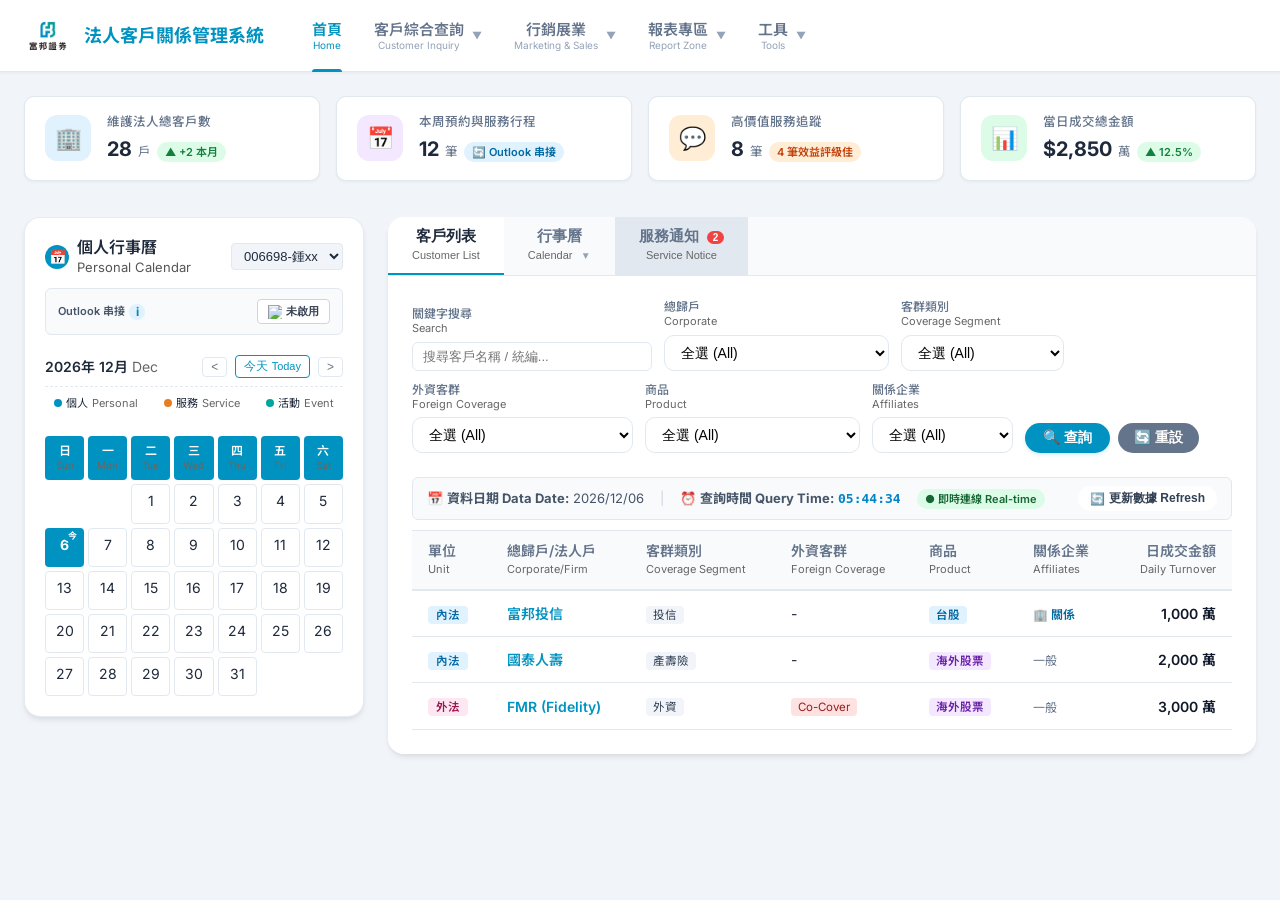
==== index.html @ c62106a4 "Initial commit of CRM UI Co-Authored-By: Claude Sonnet 5 <noreply@anthropic.com>" ====
<!DOCTYPE html>
<html lang="zh-TW">
<head>
    <meta charset="UTF-8">
    <meta name="viewport" content="width=device-width, initial-scale=1.0">
    <title>法人客戶關係管理系統</title>
    <!-- Google Fonts -->
    <link href="https://fonts.googleapis.com/css2?family=Inter:wght@400;500;600;700&family=Noto+Sans+TC:wght@400;500;700&display=swap" rel="stylesheet">
    <link rel="stylesheet" href="styles.css">
    <script src="navbar.js"></script>
</head>
<body>
    <!-- Navbar -->
    <div id="navbar-placeholder"></div>

    <!-- Main Container -->
    <div style="max-width: 1440px; margin: 0 auto; padding: 24px 24px 0 24px;">
        <!-- Top Executive KPI Summary Grid -->
        <div class="home-kpi-grid">
            <div class="kpi-card">
                <div class="kpi-icon icon-blue">🏢</div>
                <div class="kpi-content">
                    <div class="kpi-label">維護法人總客戶數</div>
                    <div class="kpi-val">28 <span class="kpi-unit">戶</span> <span class="kpi-tag green">▲ +2 本月</span></div>
                </div>
            </div>
            <div class="kpi-card">
                <div class="kpi-icon icon-purple">📅</div>
                <div class="kpi-content">
                    <div class="kpi-label">本周預約與服務行程</div>
                    <div class="kpi-val">12 <span class="kpi-unit">筆</span> <span class="kpi-tag blue">🔄 Outlook 串接</span></div>
                </div>
            </div>
            <div class="kpi-card">
                <div class="kpi-icon icon-orange">💬</div>
                <div class="kpi-content">
                    <div class="kpi-label">高價值服務追蹤</div>
                    <div class="kpi-val">8 <span class="kpi-unit">筆</span> <span class="kpi-tag orange">4 筆效益評級佳</span></div>
                </div>
            </div>
            <div class="kpi-card">
                <div class="kpi-icon icon-green">📊</div>
                <div class="kpi-content">
                    <div class="kpi-label">當日成交總金額</div>
                    <div class="kpi-val">$2,850 <span class="kpi-unit">萬</span> <span class="kpi-tag green">▲ 12.5%</span></div>
                </div>
            </div>
        </div>
    </div>

    <main class="main-container" style="padding-top: 16px;">
        
        <!-- Left Panel: Calendar Widget -->
        <aside class="calendar-panel">
            <div class="panel-header">
                <div class="title-with-icon">
                    <span class="calendar-icon">📅</span>
                    <h3 style="line-height: 1.2;">個人行事曆<br><span style="font-size: 13px; font-weight: normal; color: #555;">Personal Calendar</span></h3>
                    <select class="user-select">
                        <option value="006698">006698-鍾xx</option>
                        <option value="008888">008888-王xx</option>
                        <option value="006898">006898-陳xx</option>
                    </select>
                </div>
                <div class="outlook-sync-container" style="margin-top: 12px; display: flex; flex-direction: column; gap: 6px; padding: 10px 12px; background: #F8FAFC; border-radius: 6px; border: 1px solid #E2E8F0; width: 100%; box-sizing: border-box; text-align: left;">
                    <div style="display: flex; align-items: center; justify-content: space-between; width: 100%;">
                        <div style="display: flex; align-items: center; gap: 4px;">
                            <span style="font-size: 11px; font-weight: 600; color: #475569;">Outlook 串接</span>
                            <span id="outlook-info-icon" style="cursor: pointer; color: #0284C7; font-size: 12px; font-weight: bold; background: #E0F2FE; width: 16px; height: 16px; display: inline-flex; align-items: center; justify-content: center; border-radius: 50%;" title="查看同步規則說明">i</span>
                        </div>
                        <button class="btn btn-secondary" id="btn-outlook-sync" style="padding: 4px 10px; font-size: 11px; border-radius: 4px; display: flex; align-items: center; gap: 4px; border: 1px solid #D1D5DB; background: white; cursor: pointer;">
                            <img src="https://img.icons8.com/color/16/000000/microsoft-outlook-2019.png" style="width: 14px; height: 14px;" alt="Outlook">
                            <span id="outlook-sync-status">未啟用</span>
                        </button>
                    </div>
                    <!-- Sync info alert inside the panel, hidden by default, toggled on click -->
                    <div id="outlook-sync-rules-banner" style="display: none; font-size: 10px; color: #475569; background: #F1F5F9; padding: 8px; border-radius: 4px; border-left: 3px solid #0284C7; line-height: 1.4; box-sizing: border-box;">
                        <strong>🔄 同步規則說明：</strong><br>
                        • <strong>CRM ➡️ Outlook：</strong>CRM 新增之行程會<strong>自動同步</strong>至 Outlook。<br>
                        • <strong>Outlook ➡️ CRM：</strong>僅同步「由 CRM 發起」之會議的後續異動。<br>
                        • <strong>重要建議：</strong>新增、修改或刪除行程，請<strong>統一在 CRM 進行</strong>，以維護資料一致。
                    </div>
                </div>
            </div>
            <div class="calendar-controls" style="display: flex; flex-direction: column; width: 100%;">
                <div class="calendar-nav-row" style="display: flex; justify-content: space-between; align-items: center; width: 100%; margin-bottom: 8px;">
                    <div class="month-year" id="calendar-month-year">2026年 3月 <small style="font-weight:normal; color:#666; font-size:14px;">Mar</small></div>
                    <div class="nav-buttons">
                        <button class="nav-btn" id="prev-month-btn">&lt;</button>
                        <button class="today-btn" id="today-btn">今天 <span style="font-size:11px;">Today</span></button>
                        <button class="nav-btn" id="next-month-btn">&gt;</button>
                    </div>
                </div>
                <div class="legend" style="font-size: 11px; display: flex; gap: 8px; justify-content: space-around; width: 100%; border-top: 1px dashed var(--border-color); padding-top: 8px; margin-bottom: 8px;">
                    <span class="legend-item"><span class="dot blue"></span>個人 <span style="color:#666;">Personal</span></span>
                    <span class="legend-item"><span class="dot yellow"></span>服務 <span style="color:#666;">Service</span></span>
                    <span class="legend-item"><span class="dot green"></span>活動 <span style="color:#666;">Event</span></span>
                </div>
            </div>
            <div class="calendar-grid" id="calendar-grid">
                <div class="day-header" style="line-height: 1.2;">日<br><span style="font-size:10px; font-weight:normal; color:#666;">Sun</span></div>
                <div class="day-header" style="line-height: 1.2;">一<br><span style="font-size:10px; font-weight:normal; color:#666;">Mon</span></div>
                <div class="day-header" style="line-height: 1.2;">二<br><span style="font-size:10px; font-weight:normal; color:#666;">Tue</span></div>
                <div class="day-header" style="line-height: 1.2;">三<br><span style="font-size:10px; font-weight:normal; color:#666;">Wed</span></div>
                <div class="day-header" style="line-height: 1.2;">四<br><span style="font-size:10px; font-weight:normal; color:#666;">Thu</span></div>
                <div class="day-header" style="line-height: 1.2;">五<br><span style="font-size:10px; font-weight:normal; color:#666;">Fri</span></div>
                <div class="day-header" style="line-height: 1.2;">六<br><span style="font-size:10px; font-weight:normal; color:#666;">Sat</span></div>
                <!-- Cells will be generated dynamically by JS -->
            </div>
        </aside>

        <!-- Right Panel: Main Content -->
        <section class="content-panel">
            <div class="tabs" style="align-items: flex-end;">
                <button class="tab-btn active" data-target="tab-customer" style="line-height: 1.2; padding: 10px 24px;">客戶列表<br><span style="font-size: 11px; font-weight: normal; color: #666;">Customer List</span></button>
                <div class="tab-with-dropdown">
                    <button class="tab-btn" data-target="tab-calendar" style="line-height: 1.2; padding: 10px 24px;">
                        行事曆<br><span style="font-size: 11px; font-weight: normal; color: #666;">Calendar</span> <span class="dropdown-arrow">▼</span>
                    </button>
                    <ul class="tab-dropdown">
                        <li data-value="personal">個人 <span style="font-size: 11px; color: #888;">Personal</span></li>
                        <li data-value="service">服務 <span style="font-size: 11px; color: #888;">Service</span></li>
                        <li data-value="activity">活動 <span style="font-size: 11px; color: #888;">Event</span></li>
                    </ul>
                </div>
                <button class="tab-btn" data-target="tab-service-notice" style="background-color: #E2E8F0; line-height: 1.2; padding: 10px 24px;">服務通知 <span style="background:#EF4444; color:white; font-size:10px; padding:1px 6px; border-radius:10px; margin-left:4px; font-weight:bold;">2</span><br><span style="font-size: 11px; font-weight: normal; color: #666;">Service Notice</span></button>
            </div>

            <!-- Tab Content: Customer List -->
            <div id="tab-customer" class="tab-content active">
                <div class="filter-section" style="align-items: flex-end; gap: 12px; flex-wrap: wrap;">
                    <div class="filter-group" style="flex-grow: 1; max-width: 240px;">
                        <label style="line-height: 1.2;">關鍵字搜尋<br><span style="font-size:11px; font-weight:normal; color:#666;">Search</span></label>
                        <input type="text" id="customer-search-input" placeholder="搜尋客戶名稱 / 統編..." style="padding: 6px 10px; border: 1px solid var(--border-color); border-radius: 6px; font-size: 13px; outline: none; width: 100%;">
                    </div>
                    <div class="filter-group">
                        <label style="line-height: 1.2;">總歸戶<br><span style="font-size:11px; font-weight:normal; color:#666;">Corporate</span></label>
                        <select id="filter-corporate-select">
                            <option value="ALL">全選 (All)</option>
                            <option value="富邦">富邦 (Fubon)</option>
                            <option value="富邦人壽">富邦人壽 (Fubon Life)</option>
                            <option value="富邦投信">富邦投信 (Fubon Asset Mgt.)</option>
                            <option value="富邦產險">富邦產險 (Fubon Insurance)</option>
                        </select>
                    </div>
                    <div class="filter-group">
                        <label style="line-height: 1.2;">客群類別<br><span style="font-size:11px; font-weight:normal; color:#666;">Coverage Segment</span></label>
                        <select id="filter-group1-select">
                            <option value="ALL">全選 (All)</option>
                            <option value="外資">外資 (Foreign)</option>
                            <option value="投信">投信 (Domestic)</option>
                            <option value="產壽險">產壽險 (Insurance)</option>
                        </select>
                    </div>
                    <div class="filter-group">
                        <label style="line-height: 1.2;">外資客群<br><span style="font-size:11px; font-weight:normal; color:#666;">Foreign Coverage</span></label>
                        <select id="filter-group2-select">
                            <option value="ALL">全選 (All)</option>
                            <option value="Co-Cover">Co-Cover</option>
                            <option value="Fubon一般">Fubon一般 (Fubon General)</option>
                        </select>
                    </div>
                    <div class="filter-group">
                        <label style="line-height: 1.2;">商品<br><span style="font-size:11px; font-weight:normal; color:#666;">Product</span></label>
                        <select id="filter-product-select">
                            <option value="ALL">全選 (All)</option>
                            <option value="台股">台股 (TW Equity)</option>
                            <option value="海外股票">海外股票 (Overseas Stock)</option>
                        </select>
                    </div>
                    <div class="filter-group">
                        <label style="line-height: 1.2;">關係企業<br><span style="font-size:11px; font-weight:normal; color:#666;">Affiliates</span></label>
                        <select id="filter-affiliates-select">
                            <option value="ALL">全選 (All)</option>
                            <option value="關係">關係 (Affiliated)</option>
                            <option value="一般">一般 (General)</option>
                        </select>
                    </div>
                    <div class="filter-actions">
                        <button class="btn btn-primary" id="btn-customer-search" style="padding: 6px 18px;">🔍 查詢</button>
                        <button class="btn btn-secondary" id="btn-customer-reset" style="padding: 6px 16px;">🔄 重設</button>
                    </div>
                </div>

                <div class="table-toolbar" style="display: flex; justify-content: space-between; align-items: center; margin-top: 16px; margin-bottom: 10px; padding: 8px 14px; background: #F8FAFC; border: 1px solid #E2E8F0; border-radius: 6px;">
                    <div style="display: flex; gap: 16px; align-items: center; font-size: 13px; color: #475569;">
                        <span>📅 <strong>資料日期 Data Date:</strong> <span id="data-date-label">2026/08/14</span></span>
                        <span style="color: #CBD5E1;">|</span>
                        <span>⏰ <strong>查詢時間 Query Time:</strong> <span id="query-time-label" style="font-family: monospace; font-weight: 600; color: #0284C7;">14:41:22</span></span>
                        <span class="badge" style="background:#DCFCE7; color:#166534; font-size:11px; padding:2px 8px; border-radius:12px; font-weight:600;">● 即時連線 Real-time</span>
                    </div>
                    <button class="btn btn-secondary" id="btn-refresh-customer-data" style="padding: 4px 12px; font-size: 12px; display: inline-flex; align-items: center; gap: 4px; border-color: #CBD5E1; color: #334155; background: white; cursor: pointer;" title="重新整理與串接最新日成交金額">
                        <span class="refresh-icon" style="transition: transform 0.4s;">🔄</span> 更新數據 Refresh
                    </button>
                </div>
                
                <table class="data-table" id="customer-main-table">
                    <thead>
                        <tr>
                            <th style="line-height: 1.2;">單位<br><span style="font-size:11px; font-weight:normal; color:#666;">Unit</span></th>
                            <th style="line-height: 1.2;">總歸戶/法人戶<br><span style="font-size:11px; font-weight:normal; color:#666;">Corporate/Firm</span></th>
                            <th style="line-height: 1.2;">客群類別<br><span style="font-size:11px; font-weight:normal; color:#666;">Coverage Segment</span></th>
                            <th style="line-height: 1.2;">外資客群<br><span style="font-size:11px; font-weight:normal; color:#666;">Foreign Coverage</span></th>
                            <th style="line-height: 1.2;">商品<br><span style="font-size:11px; font-weight:normal; color:#666;">Product</span></th>
                            <th style="line-height: 1.2;">關係企業<br><span style="font-size:11px; font-weight:normal; color:#666;">Affiliates</span></th>
                            <th style="line-height: 1.2; text-align: right;">日成交金額<br><span style="font-size:11px; font-weight:normal; color:#666;">Daily Turnover</span></th>
                        </tr>
                    </thead>
                    <tbody>
                        <tr>
                            <td><span class="org-badge domestic">內法</span></td>
                            <td><a href="customer.html#firm" class="link" style="font-weight:600;">富邦投信</a></td>
                            <td><span class="group-badge">投信</span></td>
                            <td>-</td>
                            <td><span class="group-badge" style="background:#E0F2FE; color:#0369A1; font-weight:600;">台股</span></td>
                            <td><span style="color:#0369A1; font-weight:600; font-size:12px;">🏢 關係</span></td>
                            <td style="text-align: right; font-weight:600; color:#0F172A;">1,000 萬</td>
                        </tr>
                        <tr>
                            <td><span class="org-badge domestic">內法</span></td>
                            <td><a href="customer.html#firm" class="link" style="font-weight:600;">國泰人壽</a></td>
                            <td><span class="group-badge">產壽險</span></td>
                            <td>-</td>
                            <td><span class="group-badge" style="background:#F3E8FF; color:#6B21A8; font-weight:600;">海外股票</span></td>
                            <td><span style="color:#64748B; font-size:12px;">一般</span></td>
                            <td style="text-align: right; font-weight:600; color:#0F172A;">2,000 萬</td>
                        </tr>
                        <tr>
                            <td><span class="org-badge foreign">外法</span></td>
                            <td><a href="customer.html#firm" class="link" style="font-weight:600;">FMR (Fidelity)</a></td>
                            <td><span class="group-badge">外資</span></td>
                            <td><span class="group-badge" style="background:#FEE2E2; color:#991B1B;">Co-Cover</span></td>
                            <td><span class="group-badge" style="background:#F3E8FF; color:#6B21A8; font-weight:600;">海外股票</span></td>
                            <td><span style="color:#64748B; font-size:12px;">一般</span></td>
                            <td style="text-align: right; font-weight:600; color:#0F172A;">3,000 萬</td>
                        </tr>
                    </tbody>
                </table>
            </div>

            <!-- Tab Content: Calendar List -->
            <div id="tab-calendar" class="tab-content">
                 <div class="calendar-list-header">
                     <h4 id="calendar-list-title">行事曆 <span style="font-size:12px; font-weight:normal; color:#666;">Calendar</span> - 個人 <span style="font-size:12px; font-weight:normal; color:#666;">Personal</span> / 日期 <span style="font-size:12px; font-weight:normal; color:#666;">Date</span> : 2026/6/30</h4>
                     <div style="display: flex; gap: 8px;">
                         <button class="btn btn-text blue-text" id="add-schedule-btn" style="display: none;">+ 新增行程 <span style="font-size:12px; font-weight:normal;">New</span></button>
                         <button class="btn btn-text yellow-text" id="add-service-shortcut-btn" style="display: none; border-color: #E67E22; color: #E67E22;" onclick="window.location.href='marketing.html#service?action=new-service'">+ 新增服務紀錄 <span style="font-size:12px; font-weight:normal;">New Service</span></button>
                     </div>
                 </div>
                <table class="data-table" id="calendar-table">
                    <!-- Table content generated dynamically via JS based on type -->
                    <thead>
                        <tr>
                            <th style="line-height: 1.2;">標題<br><span style="font-size:11px; font-weight:normal; color:#666;">Title</span></th>
                            <th style="line-height: 1.2;">時間<br><span style="font-size:11px; font-weight:normal; color:#666;">Time</span></th>
                            <th style="line-height: 1.2;">備註<br><span style="font-size:11px; font-weight:normal; color:#666;">Notes</span></th>
                        </tr>
                    </thead>
                    <tbody>
                        <tr>
                            <td colspan="3" class="empty-state">請選擇左側行事曆日期</td>
                        </tr>
                    </tbody>
                </table>
            </div>

            <!-- Tab Content: Service Notice -->
            <div id="tab-service-notice" class="tab-content" style="background-color: #F2F8FC; border-radius: 8px; border: 1px solid #D1E4F3; padding: 16px;">
                <div class="calendar-list-header" style="margin-bottom: 12px; display: flex; justify-content: space-between; align-items: center;">
                    <h4 id="service-notice-title" style="color: #0078D4; font-size: 16px; margin: 0; font-weight: 600;">行事曆 <span style="font-size:12px; font-weight:normal;">Calendar</span> - 服務通知 <span style="font-size:12px; font-weight:normal;">Service Notice</span> / 異動紀錄 <span style="font-size:12px; font-weight:normal;">Updated Schedules (2)</span></h4>
                    <span class="badge" style="background: #FEF3C7; color: #92400E; font-size: 12px; padding: 4px 10px; border-radius: 6px; font-weight: 600;">🔔 共有 2 筆服務行程時間/內容異動</span>
                </div>
                <!-- 加上 wrapper 實現垂直捲動 -->
                <div class="table-scroll-wrapper" style="max-height: 360px; overflow-y: auto; border: 1px solid #E1E9EF; border-radius: 6px; background: white;">
                    <table class="data-table" style="background: white; border: none; margin: 0; width: 100%;">
                        <thead style="position: sticky; top: 0; z-index: 10; background: #F8FAFC;">
                            <tr>
                                <th style="line-height: 1.2;">名稱 (主題)<br><span style="font-size:11px; font-weight:normal; color:#666;">Topic</span></th>
                                <th style="line-height: 1.2;">時間<br><span style="font-size:11px; font-weight:normal; color:#666;">Time</span></th>
                                <th style="line-height: 1.2;">類型<br><span style="font-size:11px; font-weight:normal; color:#666;">Type</span></th>
                                <th style="line-height: 1.2;">講師/研究員<br><span style="font-size:11px; font-weight:normal; color:#666;">Speaker/Analyst</span></th>
                                <th style="line-height: 1.2;">人數<br><span style="font-size:11px; font-weight:normal; color:#666;">Attendees</span></th>
                                <th style="line-height: 1.2;">連結說明 / 操作<br><span style="font-size:11px; font-weight:normal; color:#666;">Action</span></th>
                            </tr>
                        </thead>
                        <tbody>
                            <tr style="background: #F0FDF4;">
                                <td>
                                    <a href="marketing.html#service" class="link" style="font-weight:600; color:#0369A1;" title="已在服務管理 (點擊名稱直接開啟服務管理畫面)">【研究員會議】台積電法說會前個股聚焦與產業評估</a>
                                </td>
                                <td>
                                    2026/08/17 10:00~11:30
                                    <br><span class="badge" style="background:#FEE2E2; color:#991B1B; padding:2px 6px; font-size:11px; border-radius:4px; font-weight:bold; display:inline-block; margin-top:2px;">⚠️ 時間異動</span>
                                    <span class="badge" style="background:#DCFCE7; color:#166534; padding:2px 6px; font-size:11px; border-radius:4px; font-weight:bold; display:inline-block; margin-top:2px; margin-left:4px;">✓ 已在服務管理</span>
                                </td>
                                <td><span class="group-badge" style="background:#FEF3C7; color:#B45309; font-weight:600;">研究員會議</span></td>
                                <td><strong>Sherman Shang</strong></td>
                                <td>15 人</td>
                                <td>
                                    <span style="font-size:13px; color:#475569;">研討 AI 晶片需求與 3nm 產能利用率</span>
                                    <span style="font-size:12px; color:#166534; font-weight:600; margin-left:6px;">(點選名稱可連結至服務管理)</span>
                                </td>
                            </tr>
                            <tr style="background: #FFFBEB;">
                                <td>
                                    <a href="marketing.html?action=new-service&topic=%E5%8F%B0%E8%82%A1%E4%B8%8B%E5%8D%8A%E5%B9%B4%20AI%20%E4%BE%9B%E6%87%89%E9%8F%85%E8%B6%A4%E5%8B%A2%E8%AB%96%E5%A3%87%20(%E6%B3%95%E8%AA%AA%E6%9C%83)&date=2026-08-28&time=14:00&analyst=%E5%BC%B5%E7%A0%94%E7%A9%B6%E5%93%A1&notes=%E5%AF%A6%E9%AB%94%E8%AB%96%E5%A3%87%E8%88%87%E7%B7%9A%E4%B8%8A%E7%9B%B4%E6%92%AD#service" data-import="%7B%22topic%22%3A%22%E5%8F%B0%E8%82%A1%E4%B8%8B%E5%8D%8A%E5%B9%B4%20AI%20%E4%BE%9B%E6%87%89%E9%8F%85%E8%B6%A4%E5%8B%A2%E8%AB%96%E5%A3%87%20(%E6%B3%95%E8%AA%AA%E6%9C%83)%22%2C%22date%22%3A%222026-08-28%22%2C%22time%22%3A%2214%3A00%22%2C%22analyst%22%3A%22%E5%BC%B5%E7%A0%94%E7%A9%B6%E5%93%A1%22%2C%22notes%22%3A%22%E5%AF%A6%E9%AB%94%E8%AB%96%E5%A3%87%E8%88%87%E7%B7%9A%E4%B8%8A%E7%9B%B4%E6%92%AD%22%7D" class="link trigger-home-import" style="font-weight:600;" title="帶入此場次資料並新增服務紀錄">台股下半年 AI 供應鏈趨勢論壇 (法說會)</a>
                                </td>
                                <td>
                                    2026/08/28 14:00~16:00
                                    <br><span class="badge" style="background:#FFEDD5; color:#C2410C; padding:2px 6px; font-size:11px; border-radius:4px; font-weight:bold; display:inline-block; margin-top:2px;">📢 講師異動</span>
                                </td>
                                <td><span class="group-badge" style="background:#FEF3C7; color:#B45309; font-weight:600;">法說會</span></td>
                                <td><strong>張研究員</strong></td>
                                <td>45 人</td>
                                <td>
                                    <span style="font-size:13px; color:#475569;">實體論壇與線上直播</span>
                                    <a href="marketing.html?action=new-service&topic=%E5%8F%B0%E8%82%A1%E4%B8%8B%E5%8D%8A%E5%B9%B4%20AI%20%E4%BE%9B%E6%87%89%E9%8F%85%E8%B6%A4%E5%8B%A2%E8%AB%96%E5%A3%87%20(%E6%B3%95%E8%AA%AA%E6%9C%83)&date=2026-08-28&time=14:00&analyst=%E5%BC%B5%E7%A0%94%E7%A9%B6%E5%93%A1&notes=%E5%AF%A6%E9%AB%94%E8%AB%96%E5%A3%87%E8%88%87%E7%B7%9A%E4%B8%8A%E7%9B%B4%E6%92%AD#service" data-import="%7B%22topic%22%3A%22%E5%8F%B0%E8%82%A1%E4%B8%8B%E5%8D%8A%E5%B9%B4%20AI%20%E4%BE%9B%E6%87%89%E9%8F%85%E8%B6%A4%E5%8B%A2%E8%AB%96%E5%A3%87%20(%E6%B3%95%E8%AA%AA%E6%9C%83)%22%2C%22date%22%3A%222026-08-28%22%2C%22time%22%3A%2214%3A00%22%2C%22analyst%22%3A%22%E5%BC%B5%E7%A0%94%E7%A9%B6%E5%93%A1%22%2C%22notes%22%3A%22%E5%AF%A6%E9%AB%94%E8%AB%96%E5%A3%87%E8%88%87%E7%B7%9A%E4%B8%8A%E7%9B%B4%E6%92%AD%22%7D" class="btn btn-secondary trigger-home-import" style="font-size:11px; padding:3px 10px; margin-left:6px; background:#0093C1; color:#FFFFFF; border:none; border-radius:4px; text-decoration:none; display:inline-block; font-weight:600;" title="點擊新增至服務紀錄表單">➕ 新增至服務紀錄</a>
                                </td>
                            </tr>
                        </tbody>
                    </table>
                </div>
            </div>
        </section>
    </main>

    <!-- Add/Edit Schedule Modal -->
    <div class="modal-overlay" id="schedule-modal">
        <div class="modal-content">
            <h3 class="modal-title">行程新增/編輯 <span style="font-size: 14px; font-weight: normal; color: #666;">Add/Edit Schedule</span></h3>
            <form id="schedule-form">
                <div class="form-group" style="align-items: flex-start;">
                    <label style="line-height: 1.2; padding-top: 8px;">標題：<br><span style="font-size:11px; font-weight:normal; color:#666;">Title</span></label>
                    <input type="text" id="modal-title" placeholder="請輸入標題" style="margin-top: 4px;">
                </div>
                <div class="form-group" style="align-items: flex-start;">
                    <label style="line-height: 1.2; padding-top: 8px;">日期：<br><span style="font-size:11px; font-weight:normal; color:#666;">Date</span></label>
                    <input type="text" id="modal-date" value="2026/6/30" readonly style="margin-top: 4px;">
                </div>
                <div class="form-group" style="align-items: flex-start;">
                    <label style="line-height: 1.2; padding-top: 8px;">開始時間：<br><span style="font-size:11px; font-weight:normal; color:#666;">Start Time</span></label>
                    <input type="time" id="modal-start" style="margin-top: 4px;">
                </div>
                <div class="form-group" style="align-items: flex-start;">
                    <label style="line-height: 1.2; padding-top: 8px;">結束時間：<br><span style="font-size:11px; font-weight:normal; color:#666;">End Time</span></label>
                    <input type="time" id="modal-end" style="margin-top: 4px;">
                </div>
                <div class="form-group" style="align-items: flex-start;">
                    <label style="line-height: 1.2; padding-top: 8px;">備註：<br><span style="font-size:11px; font-weight:normal; color:#666;">Notes</span></label>
                    <textarea id="modal-notes" rows="3" style="margin-top: 4px;"></textarea>
                </div>
                <div class="form-group" style="align-items: center; margin-top: 12px; padding: 8px; background: #F8FAFC; border-radius: 6px; border: 1px solid #E2E8F0; display: flex; flex-direction: column; width: 100%; box-sizing: border-box; text-align: left;">
                    <label style="display: flex; align-items: center; gap: 8px; font-size: 12px; font-weight: 600; color: #334155; cursor: pointer; width: 100%;">
                        <input type="checkbox" id="modal-outlook-sync-checkbox" checked style="width: 16px; height: 16px; cursor: pointer;">
                        <span>🔄 同步發送至 Outlook 行事曆</span>
                    </label>
                    <div id="modal-outlook-sync-hint" style="font-size: 10.5px; color: #64748B; margin-left: 24px; margin-top: 4px; line-height: 1.4;">
                        * 提示：行程將自動推送至 Outlook。後續修改或刪除<strong>請統一在 CRM 內操作</strong>，以維持兩端資料一致。
                    </div>
                </div>
                <div class="modal-actions" style="margin-top: 24px;">
                    <button type="button" class="btn btn-primary" id="save-btn">儲存 <span style="font-size:11px;">Save</span></button>
                    <button type="button" class="btn btn-secondary" id="cancel-btn">取消 <span style="font-size:11px;">Cancel</span></button>
                </div>
            </form>
        </div>
    </div>

    <!-- Microsoft Outlook OAuth 2.0 Consent Modal -->
    <div class="modal-overlay" id="outlook-oauth-modal" style="z-index: 1100;">
        <div class="modal-content" style="max-width: 480px; padding: 0; overflow: hidden; border-radius: 8px; box-shadow: 0 20px 25px -5px rgba(0, 0, 0, 0.1), 0 10px 10px -5px rgba(0, 0, 0, 0.04); border: 1px solid #D1D5DB; background: white;">
            <!-- Microsoft Header -->
            <div style="background: #2F2F2F; padding: 16px 24px; color: white; display: flex; align-items: center; justify-content: space-between;">
                <div style="display: flex; align-items: center; gap: 8px;">
                    <img src="https://img.icons8.com/color/24/000000/microsoft.png" alt="Microsoft" style="width: 20px; height: 20px;">
                    <span style="font-size: 15px; font-weight: 600; font-family: 'Segoe UI', Tahoma, Geneva, Verdana, sans-serif;">Microsoft Azure Active Directory</span>
                </div>
                <span style="color: #A0A0A0; font-size: 13px;">fubon.com.tw</span>
            </div>
            <!-- Body -->
            <div style="padding: 24px; text-align: left;">
                <div style="display: flex; gap: 16px; margin-bottom: 20px;">
                    <img src="fubon-logo.png" style="width: 48px; height: 48px; object-fit: contain;" alt="Fubon Logo">
                    <div>
                        <h4 style="margin: 0; font-size: 15px; font-weight: 600; color: #111827;">富邦金控 法人客戶關係管理系統</h4>
                        <span style="font-size: 11px; color: #6B7280;">已驗證的授權單位: Fubon IT Service</span>
                    </div>
                </div>
                
                <h5 style="font-size: 13px; font-weight: 600; margin-bottom: 12px; color: #374151;">此應用程式要求存取權限以：</h5>
                <ul style="list-style: none; padding: 0; margin: 0 0 24px 0; font-size: 12px; color: #4B5563; display: flex; flex-direction: column; gap: 12px;">
                    <li style="display: flex; gap: 8px; align-items: flex-start;">
                        <span style="color: #2563EB; font-weight: bold; font-size: 14px;">✔</span>
                        <div><strong>讀取與寫入您的行事曆 (Calendars.ReadWrite)</strong><br><span style="font-size:11px; color:#6B7280;">同步您的 Outlook 會議與工作行程，方便您直接在 CRM 檢視與調整。</span></div>
                    </li>
                    <li style="display: flex; gap: 8px; align-items: flex-start;">
                        <span style="color: #2563EB; font-weight: bold; font-size: 14px;">✔</span>
                        <div><strong>維持背景存取您的資料 (offline_access)</strong><br><span style="font-size:11px; color:#6B7280;">保持與 Outlook 連線以在背景自動更新，免除重複登入的繁瑣步驟。</span></div>
                    </li>
                    <li style="display: flex; gap: 8px; align-items: flex-start;">
                        <span style="color: #2563EB; font-weight: bold; font-size: 14px;">✔</span>
                        <div><strong>讀取基本個人檔案 (User.Read)</strong><br><span style="font-size:11px; color:#6B7280;">確認您的登入姓名與電子郵件，以綁定正確的行事曆帳戶。</span></div>
                    </li>
                </ul>
                
                <div style="background: #EFF6FF; border: 1px solid #BFDBFE; border-radius: 6px; padding: 12px; margin-bottom: 24px; font-size: 12px; color: #1E40AF; line-height: 1.5;">
                    🛡️ <strong>隱私與安全說明：</strong><br>
                    依據富邦資安規範，本系統絕不會取得您的 Outlook 密碼。在您同意後，系統僅會安全連動行程，您可以隨時在個人設定中取消綁定。
                </div>
                
                <div style="display: flex; justify-content: flex-end; gap: 12px;">
                    <button type="button" class="btn" id="btn-oauth-accept" style="background: #0078D4; border-color: #0078D4; color: white; padding: 8px 24px; border-radius: 4px; font-size: 13px; font-weight: 500; cursor: pointer;">接受 (Accept)</button>
                    <button type="button" class="btn btn-secondary" id="btn-oauth-cancel" style="padding: 8px 20px; border-radius: 4px; font-size: 13px; cursor: pointer;">取消</button>
                </div>
            </div>
        </div>
    </div>

    <script src="script.js"></script>
</body>
</html>
---- styles.css ----
/* Base Variables & Reset (Fubon UI 2.0 Fusion) */
:root {
    /* 核心品牌色彩 */
    --fubon-blue: #0093C1;         /* 富邦主藍色 */
    --fubon-blue-hover: #007BB0;
    --fubon-green: #00A59B;        /* 富邦主綠色 */
    --fubon-dark: #014865;         /* 富邦深色背景 */
    --fubon-gradient: linear-gradient(105deg, var(--fubon-blue) 5%, var(--fubon-green) 83%);

    --primary-color: var(--fubon-blue);
    --primary-hover: var(--fubon-blue-hover);
    --text-main: #1E293B;          /* 深灰字，提升閱讀對比度 */
    --text-muted: #64748B;
    --bg-main: #F1F5F9;            /* 富邦質感灰底 */
    --bg-panel: #FFFFFF;
    --border-color: #E2E8F0;

    /* 行程/狀態標記色彩 */
    --color-personal: var(--fubon-blue);
    --color-service: #E67E22;      /* 暖橘色，用於重要服務提示 */
    --color-activity: var(--fubon-green); /* 富邦綠，用於一般活動 */

    /* 質感微陰影 */
    --shadow-sm: 0 1px 3px 0 rgba(0, 0, 0, 0.05);
    --shadow-md: 0 4px 6px -1px rgba(0, 0, 0, 0.08), 0 2px 4px -1px rgba(0, 0, 0, 0.04);
    --shadow-lg: 0 10px 20px -3px rgba(0, 0, 0, 0.1);

    /* 圓角規範 */
    --radius-sm: 6px;
    --radius-md: 10px;             /* 圓角略微放大 */
    --radius-lg: 16px;             /* 大卡片/面板 */
    --radius-pill: 9999px;         /* 藥丸型按鈕與狀態標記 */
}

* {
    box-sizing: border-box;
    margin: 0;
    padding: 0;
}

body {
    font-family: 'Inter', 'Noto Sans TC', sans-serif;
    color: var(--text-main);
    background-color: var(--bg-main);
    line-height: 1.5;
    -webkit-font-smoothing: antialiased;
}

/* Navbar */
.navbar {
    display: flex;
    align-items: center;
    background-color: var(--bg-panel);
    padding: 0 24px;
    height: 72px;
    box-shadow: var(--shadow-sm);
    border-bottom: 1px solid var(--border-color);
}

.logo-section {
    display: flex;
    align-items: center;
    margin-right: 48px;
}

.fubon-logo {
    height: 48px;
    object-fit: contain;
    margin-right: 12px;
}

.logo-section h2 {
    font-size: 18px;
    color: var(--color-personal);
    font-weight: 700;
}

.nav-links {
    display: flex;
    list-style: none;
    gap: 32px;
}

.nav-links > li {
    position: relative;
    display: flex;
    align-items: center;
    height: 72px;
}

.nav-links li > a {
    text-decoration: none;
    color: var(--text-muted);
    display: flex;
    align-items: center;
    gap: 4px;
    transition: color 0.2s;
    height: 100%;
}

.nav-text {
    display: flex;
    flex-direction: column;
    align-items: center;
    line-height: 1.2;
}

.nav-tw {
    font-size: 15px;
    font-weight: 600;
    transition: color 0.2s;
}

.nav-en {
    font-size: 10px;
    color: #94A3B8;
    transition: color 0.2s;
}

.nav-links li:hover > a .nav-tw,
.nav-links li:hover > a .nav-en {
    color: var(--primary-color);
}

.nav-links li > a.active .nav-tw,
.nav-links li > a.active .nav-en {
    color: var(--primary-color);
}

.nav-links > li > a.active::after {
    content: '';
    position: absolute;
    bottom: 0;
    left: 0;
    width: 100%;
    height: 3px;
    background-color: var(--primary-color);
    border-radius: 3px 3px 0 0;
}

/* Dropdown Menu Styles */
.nav-dropdown {
    position: absolute;
    top: 72px;
    left: 50%;
    transform: translateX(-50%);
    background: white;
    border: 1px solid var(--border-color);
    border-radius: 0 0 var(--radius-md) var(--radius-md);
    box-shadow: var(--shadow-md);
    list-style: none;
    min-width: 180px;
    opacity: 0;
    visibility: hidden;
    transition: all 0.2s ease;
    z-index: 100;
    padding: 8px 0;
}

.nav-links > li:hover .nav-dropdown {
    opacity: 1;
    visibility: visible;
}

.nav-dropdown li {
    padding: 0;
    height: auto;
}

.nav-dropdown li a {
    padding: 10px 16px;
    font-size: 14px;
    color: var(--text-main);
    display: flex;
    flex-direction: column;
    align-items: flex-start;
    height: auto;
}

.nav-dropdown li a small {
    font-size: 11px;
    color: var(--text-muted);
    margin-top: 2px;
}

.nav-dropdown li a:hover {
    background-color: #F1F5F9;
    color: var(--primary-color);
}

.nav-dropdown li a:hover small {
    color: var(--primary-hover);
}

/* Third-level sub-dropdown (fly-out to the right) */
.nav-dropdown li.has-sub {
    position: relative;
}

.nav-dropdown li.has-sub > a::after {
    content: '›';
    float: right;
    margin-left: 8px;
    color: #94A3B8;
    font-size: 14px;
    line-height: 1;
}

.nav-sub-dropdown {
    position: absolute;
    top: 0;
    left: 100%;
    background: white;
    border: 1px solid var(--border-color);
    border-radius: var(--radius-md);
    box-shadow: var(--shadow-md);
    list-style: none;
    min-width: 170px;
    opacity: 0;
    visibility: hidden;
    transition: all 0.18s ease;
    z-index: 110;
    padding: 8px 0;
}

.nav-dropdown li.has-sub:hover .nav-sub-dropdown {
    opacity: 1;
    visibility: visible;
}

.nav-sub-dropdown li a {
    padding: 10px 16px;
    font-size: 14px;
    color: var(--text-main);
    display: flex;
    flex-direction: column;
    align-items: flex-start;
    height: auto;
}

.nav-sub-dropdown li a small {
    font-size: 11px;
    color: var(--text-muted);
    margin-top: 2px;
}

.nav-sub-dropdown li a:hover {
    background-color: #F1F5F9;
    color: var(--primary-color);
}

.nav-sub-dropdown li a:hover small {
    color: var(--primary-hover);
}

.dropdown-arrow {
    font-size: 10px;
    margin-left: 4px;
    color: #94A3B8;
}

/* Main Container */
.main-container {
    display: flex;
    padding: 24px;
    gap: 24px;
    max-width: 1440px;
    margin: 0 auto;
    align-items: flex-start;
}

/* Base Panel Styles */
.calendar-panel,
.content-panel {
    background: var(--bg-panel);
    border-radius: var(--radius-lg);
    box-shadow: var(--shadow-md);
    background-clip: border-box;
}

/* Left Panel */
.calendar-panel {
    width: 340px;
    flex-shrink: 0;
    padding: 20px;
    border: 1px solid rgba(226, 232, 240, 0.8);
    position: relative;
    overflow: hidden;
}

.panel-header {
    margin-bottom: 20px;
}

.title-with-icon {
    display: flex;
    align-items: center;
    gap: 8px;
}

.calendar-icon {
    background: var(--primary-color);
    color: white;
    width: 24px;
    height: 24px;
    border-radius: 50%;
    display: flex;
    align-items: center;
    justify-content: center;
    font-size: 14px;
}

.title-with-icon h3 {
    font-size: 16px;
    font-weight: 600;
}

.user-select {
    margin-left: auto;
    padding: 4px 8px;
    border: 1px solid var(--border-color);
    border-radius: 4px;
    font-size: 13px;
    color: var(--text-main);
    background-color: var(--bg-main);
    outline: none;
}

.calendar-controls {
    display: flex;
    justify-content: space-between;
    align-items: center;
    margin-bottom: 16px;
    font-size: 14px;
}

.month-year {
    font-weight: 600;
}

.legend {
    display: flex;
    gap: 12px;
    font-size: 12px;
}

.legend-item {
    display: flex;
    align-items: center;
    gap: 4px;
}

.dot {
    width: 8px;
    height: 8px;
    border-radius: 50%;
}

.dot.blue {
    background-color: var(--color-personal);
}

.dot.yellow {
    background-color: var(--color-service);
}

.dot.green {
    background-color: var(--color-activity);
}

.nav-buttons {
    display: flex;
    align-items: center;
    gap: 8px;
}

.nav-btn,
.today-btn {
    background: white;
    border: 1px solid var(--border-color);
    border-radius: 4px;
    padding: 2px 8px;
    cursor: pointer;
    font-size: 12px;
    color: var(--text-muted);
}

.nav-btn:hover,
.today-btn:hover {
    background: #F1F5F9;
    color: var(--text-main);
}

.today-btn {
    color: var(--primary-color);
    border-color: var(--primary-color);
}

.calendar-grid {
    display: grid;
    grid-template-columns: repeat(7, 1fr);
    gap: 4px;
    text-align: center;
}

.day-header {
    font-size: 12px;
    font-weight: 600;
    color: white;
    background-color: var(--primary-color);
    padding: 8px 0;
    border-radius: 4px;
}

.day-cell {
    aspect-ratio: 1;
    display: flex;
    flex-direction: column;
    align-items: center;
    justify-content: center;
    font-size: 14px;
    border: 1px solid var(--border-color);
    border-radius: 4px;
    background: white;
    cursor: pointer;
    transition: all 0.2s ease;
    position: relative;
    padding-top: 2px;
}

.day-cell:not(.empty):hover {
    border-color: var(--primary-color);
    box-shadow: var(--shadow-sm);
    color: var(--primary-color);
    font-weight: 600;
}

.active-day {
    color: var(--color-personal);
    font-weight: bold;
    background-color: #EFF6FF;
    border-color: #BFDBFE;
}

.day-cell.today-cell {
    border: 2px solid var(--fubon-blue) !important;
    font-weight: bold;
}

.day-cell.today-cell::after {
    content: '今';
    position: absolute;
    top: 1px;
    right: 2px;
    font-size: 9px;
    background: var(--fubon-blue);
    color: white;
    padding: 0 3px;
    border-radius: 3px;
    line-height: 1.2;
}

.day-cell.selected-day {
    background-color: var(--primary-color) !important;
    color: white !important;
    border-color: var(--primary-color) !important;
}

.day-cell.empty {
    border-color: transparent;
    cursor: default;
}

/* Event dots under date */
.day-events-dots {
    display: flex;
    gap: 3px;
    margin-top: 2px;
    justify-content: center;
    align-items: center;
    height: 6px;
    min-height: 6px;
}

.cell-dot {
    width: 5px;
    height: 5px;
    border-radius: 50%;
}

.cell-dot.blue {
    background-color: var(--color-personal);
}
.cell-dot.yellow {
    background-color: var(--color-service);
}
.cell-dot.green {
    background-color: var(--color-activity);
}

/* Selected day dots style adjustments */
.selected-day .cell-dot.blue {
    background-color: #FFFFFF;
}
.selected-day .cell-dot.yellow {
    background-color: #FFE082;
}
.selected-day .cell-dot.green {
    background-color: #A7F3D0;
}

/* Right Panel */
.content-panel {
    flex-grow: 1;
    overflow: hidden;
    display: flex;
    flex-direction: column;
}

.tabs {
    display: flex;
    border-bottom: 1px solid var(--border-color);
    background-color: #F8FAFC;
}

.tab-btn {
    padding: 16px 24px;
    background: none;
    border: none;
    font-size: 15px;
    font-weight: 600;
    color: var(--text-muted);
    cursor: pointer;
    border-bottom: 2px solid transparent;
    outline: none;
    transition: all 0.2s;
}

.tab-btn.active {
    background-color: white;
    color: var(--text-main);
    border-bottom-color: var(--primary-color);
}

.tab-btn:hover:not(.active) {
    color: var(--text-main);
    background-color: #F1F5F9;
}

.tab-with-dropdown {
    position: relative;
}

.tab-dropdown {
    position: absolute;
    top: 100%;
    left: 0;
    background: white;
    border: 1px solid var(--border-color);
    border-radius: var(--radius-md);
    box-shadow: var(--shadow-md);
    list-style: none;
    width: 120px;
    display: none;
    z-index: 10;
}

.tab-dropdown.show {
    display: block;
}

.tab-dropdown li {
    padding: 10px 16px;
    font-size: 14px;
    cursor: pointer;
    transition: background 0.2s;
}

.tab-dropdown li:hover {
    background-color: #F1F5F9;
    color: var(--primary-color);
}

.tab-content {
    display: none;
    padding: 24px;
    background: white;
}

.tab-content.active {
    display: block;
}

/* Filters */
.filter-section {
    display: flex;
    flex-wrap: wrap;
    gap: 16px;
    margin-bottom: 24px;
    align-items: flex-end;
}

.filter-group {
    display: flex;
    flex-direction: column;
    gap: 6px;
}

.filter-group label {
    font-size: 12px;
    color: var(--text-muted);
    font-weight: 500;
}

.filter-group select {
    padding: 8px 12px;
    border: 1px solid var(--border-color);
    border-radius: var(--radius-md);
    font-size: 14px;
    min-width: 120px;
    outline: none;
    background-color: white;
}

.filter-group select:focus {
    border-color: var(--primary-color);
}

.filter-actions {
    gap: 8px;
    display: flex;
}

.btn {
    padding: 8px 18px;
    border-radius: var(--radius-pill); /* 採用富邦圓潤膠囊風格 */
    font-size: 14px;
    font-weight: 600;
    cursor: pointer;
    transition: all 0.25s cubic-bezier(0.4, 0, 0.2, 1);
    border: none;
    display: inline-flex;
    align-items: center;
    justify-content: center;
    gap: 6px;
}

.btn-primary {
    background-color: var(--primary-color);
    color: white;
    box-shadow: 0 2px 4px rgba(0, 147, 193, 0.15);
}

.btn-primary:hover {
    background-color: var(--primary-hover);
    transform: translateY(-1px);
    box-shadow: 0 4px 8px rgba(0, 147, 193, 0.25);
}

.btn-secondary {
    background-color: #64748B;
    color: white;
}

.btn-secondary:hover {
    background-color: #475569;
    transform: translateY(-1px);
}

.btn-text {
    background: transparent;
    padding: 4px 8px;
}

.blue-text {
    color: var(--color-personal);
    font-weight: 600;
    font-size: 14px;
}

.blue-text:hover {
    background: #EFF6FF;
    border-radius: 4px;
}

/* Table */
.data-table {
    width: 100%;
    border-collapse: collapse;
    font-size: 14px;
}

.data-table th {
    text-align: left;
    padding: 12px 16px;
    background-color: #F8FAFC;
    color: var(--text-muted);
    font-weight: 600;
    border-top: 1px solid var(--border-color);
    border-bottom: 2px solid var(--border-color);
}

.data-table td {
    padding: 12px 16px;
    border-bottom: 1px solid var(--border-color);
}

.data-table tr:hover td {
    background-color: #F8FAFC;
}

.link {
    color: var(--color-personal);
    text-decoration: none;
}

.link:hover {
    text-decoration: underline;
}

.calendar-list-header {
    display: flex;
    justify-content: space-between;
    align-items: center;
    margin-bottom: 16px;
}

.calendar-list-header h4 {
    color: var(--color-personal);
    font-weight: 600;
    font-size: 16px;
}

.empty-state {
    text-align: center;
    color: var(--text-muted);
    padding: 48px !important;
}

/* Modal */
.modal-overlay {
    position: fixed;
    top: 0;
    left: 0;
    right: 0;
    bottom: 0;
    background-color: rgba(15, 23, 42, 0.4);
    backdrop-filter: blur(4px);
    display: none;
    align-items: center;
    justify-content: center;
    z-index: 50;
    opacity: 0;
    transition: opacity 0.2s ease;
}

.modal-overlay.show {
    display: flex;
    opacity: 1;
}

.modal-content {
    background: white;
    width: 100%;
    max-width: 400px;
    border-radius: var(--radius-lg);
    box-shadow: var(--shadow-lg);
    padding: 24px;
    transform: translateY(20px);
    transition: transform 0.2s ease;
}

.modal-overlay.show .modal-content {
    transform: translateY(0);
}

.modal-title {
    font-size: 18px;
    font-weight: 600;
    margin-bottom: 20px;
    border-bottom: 1px solid var(--border-color);
    padding-bottom: 12px;
}

.form-group {
    margin-bottom: 16px;
    display: flex;
    align-items: center;
}

.form-group label {
    width: 80px;
    font-size: 14px;
    font-weight: 500;
}

.form-group input,
.form-group textarea {
    flex: 1;
    padding: 8px 12px;
    border: 1px solid var(--border-color);
    border-radius: var(--radius-md);
    font-family: inherit;
    font-size: 14px;
    outline: none;
}

.form-group input:focus,
.form-group textarea:focus {
    border-color: var(--primary-color);
}

.modal-actions {
    display: flex;
    justify-content: flex-end;
    gap: 12px;
    margin-top: 24px;
}

/* ---------------------------------------------------- */
/* Home Executive KPI Cards Grid */
/* ---------------------------------------------------- */
.home-kpi-grid {
    display: grid;
    grid-template-columns: repeat(auto-fit, minmax(240px, 1fr));
    gap: 16px;
    margin-bottom: 20px;
}

.kpi-card {
    background: #FFFFFF;
    border: 1px solid var(--border-color);
    border-radius: var(--radius-md);
    padding: 16px 20px;
    box-shadow: var(--shadow-sm);
    display: flex;
    align-items: center;
    gap: 16px;
    transition: transform 0.2s, box-shadow 0.2s;
}

.kpi-card:hover {
    transform: translateY(-2px);
    box-shadow: var(--shadow-md);
}

.kpi-icon {
    width: 46px;
    height: 46px;
    border-radius: 12px;
    display: flex;
    align-items: center;
    justify-content: center;
    font-size: 22px;
    flex-shrink: 0;
}

.kpi-icon.icon-blue { background: #E0F2FE; color: #0369A1; }
.kpi-icon.icon-purple { background: #F3E8FF; color: #7E22CE; }
.kpi-icon.icon-orange { background: #FFEDD5; color: #C2410C; }
.kpi-icon.icon-green { background: #DCFCE7; color: #15803D; }

.kpi-content {
    display: flex;
    flex-direction: column;
    gap: 2px;
}

.kpi-label {
    font-size: 12.5px;
    color: var(--text-muted);
    font-weight: 500;
}

.kpi-val {
    font-size: 20px;
    font-weight: 700;
    color: var(--text-main);
    display: flex;
    align-items: baseline;
    gap: 6px;
    flex-wrap: wrap;
}

.kpi-unit {
    font-size: 12.5px;
    font-weight: 400;
    color: var(--text-muted);
}

.kpi-tag {
    font-size: 11px;
    font-weight: 600;
    padding: 2px 8px;
    border-radius: 12px;
}

.kpi-tag.green { background: #DCFCE7; color: #15803D; }
.kpi-tag.blue { background: #E0F2FE; color: #0369A1; }
.kpi-tag.orange { background: #FFEDD5; color: #C2410C; }

/* Table badges */
.org-badge {
    padding: 2px 8px;
    border-radius: 4px;
    font-size: 11.5px;
    font-weight: 600;
}
.org-badge.domestic { background: #E0F2FE; color: #0369A1; }
.org-badge.foreign { background: #FCE7F3; color: #9D174D; }

.group-badge {
    background: #F1F5F9;
    color: #334155;
    padding: 2px 7px;
    border-radius: 4px;
    font-size: 11.5px;
}
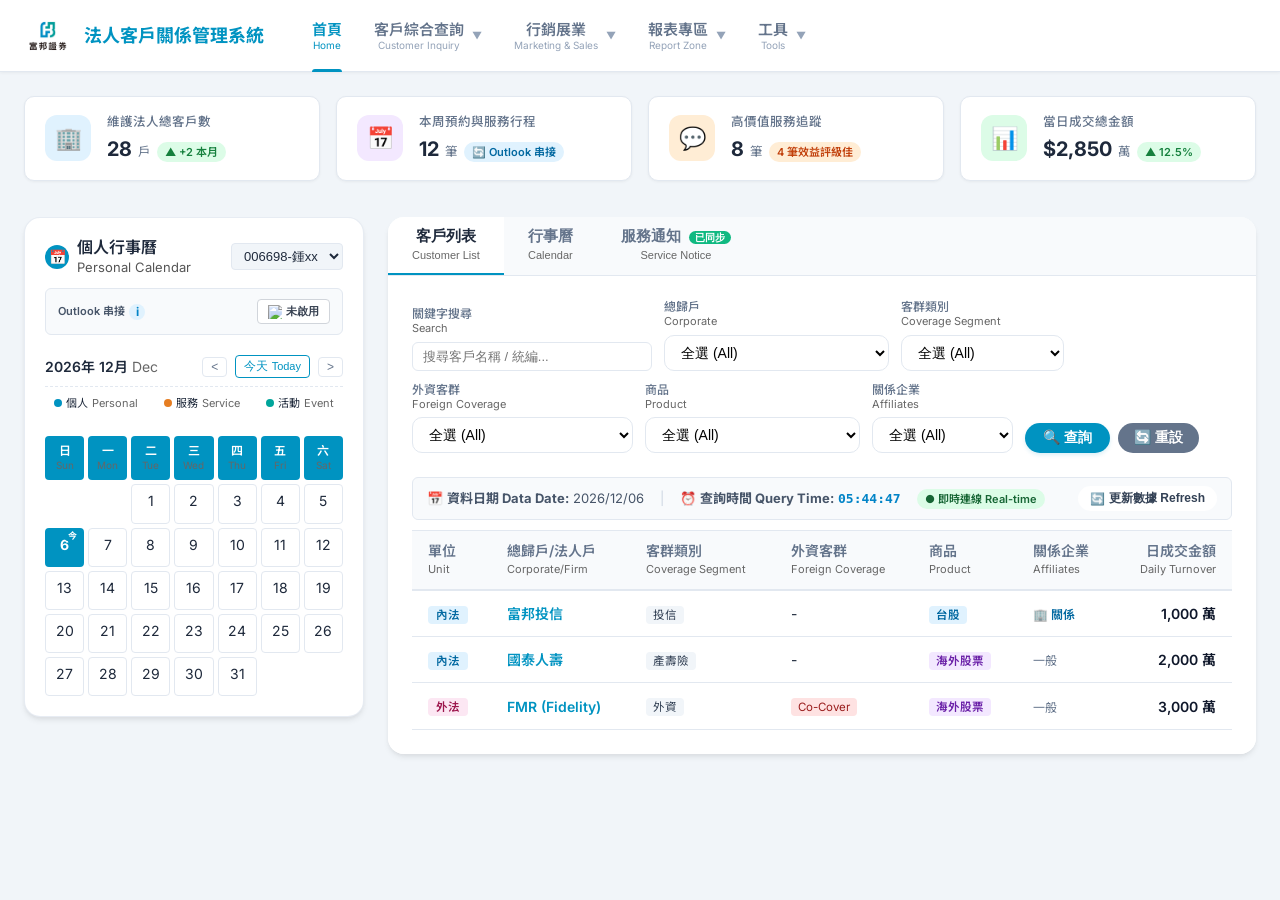
==== commit de4826d3: "feat: 新增服務管理" ====
--- a/index.html
+++ b/index.html
@@ -6,8 +6,8 @@
     <title>法人客戶關係管理系統</title>
     <!-- Google Fonts -->
     <link href="https://fonts.googleapis.com/css2?family=Inter:wght@400;500;600;700&family=Noto+Sans+TC:wght@400;500;700&display=swap" rel="stylesheet">
-    <link rel="stylesheet" href="styles.css">
-    <script src="navbar.js"></script>
+    <link rel="stylesheet" href="styles.css?v=20260908_1600">
+    <script src="navbar.js?v=20260909_1005"></script>
 </head>
 <body>
     <!-- Navbar -->
@@ -113,17 +113,10 @@
         <section class="content-panel">
             <div class="tabs" style="align-items: flex-end;">
                 <button class="tab-btn active" data-target="tab-customer" style="line-height: 1.2; padding: 10px 24px;">客戶列表<br><span style="font-size: 11px; font-weight: normal; color: #666;">Customer List</span></button>
-                <div class="tab-with-dropdown">
-                    <button class="tab-btn" data-target="tab-calendar" style="line-height: 1.2; padding: 10px 24px;">
-                        行事曆<br><span style="font-size: 11px; font-weight: normal; color: #666;">Calendar</span> <span class="dropdown-arrow">▼</span>
-                    </button>
-                    <ul class="tab-dropdown">
-                        <li data-value="personal">個人 <span style="font-size: 11px; color: #888;">Personal</span></li>
-                        <li data-value="service">服務 <span style="font-size: 11px; color: #888;">Service</span></li>
-                        <li data-value="activity">活動 <span style="font-size: 11px; color: #888;">Event</span></li>
-                    </ul>
-                </div>
-                <button class="tab-btn" data-target="tab-service-notice" style="background-color: #E2E8F0; line-height: 1.2; padding: 10px 24px;">服務通知 <span style="background:#EF4444; color:white; font-size:10px; padding:1px 6px; border-radius:10px; margin-left:4px; font-weight:bold;">2</span><br><span style="font-size: 11px; font-weight: normal; color: #666;">Service Notice</span></button>
+                <button class="tab-btn" data-target="tab-calendar" id="tab-calendar-btn" style="line-height: 1.2; padding: 10px 24px;">
+                    行事曆<br><span style="font-size: 11px; font-weight: normal; color: #666;">Calendar</span>
+                </button>
+                <button class="tab-btn" data-target="tab-service-notice" style="background-color: #F8FAFC; line-height: 1.2; padding: 10px 24px;">服務通知 <span style="background:#10B981; color:white; font-size:10px; padding:1px 6px; border-radius:10px; margin-left:4px; font-weight:bold;">已同步</span><br><span style="font-size: 11px; font-weight: normal; color: #666;">Service Notice</span></button>
             </div>
 
             <!-- Tab Content: Customer List -->
@@ -240,12 +233,21 @@
 
             <!-- Tab Content: Calendar List -->
             <div id="tab-calendar" class="tab-content">
-                 <div class="calendar-list-header">
-                     <h4 id="calendar-list-title">行事曆 <span style="font-size:12px; font-weight:normal; color:#666;">Calendar</span> - 個人 <span style="font-size:12px; font-weight:normal; color:#666;">Personal</span> / 日期 <span style="font-size:12px; font-weight:normal; color:#666;">Date</span> : 2026/6/30</h4>
-                     <div style="display: flex; gap: 8px;">
-                         <button class="btn btn-text blue-text" id="add-schedule-btn" style="display: none;">+ 新增行程 <span style="font-size:12px; font-weight:normal;">New</span></button>
-                         <button class="btn btn-text yellow-text" id="add-service-shortcut-btn" style="display: none; border-color: #E67E22; color: #E67E22;" onclick="window.location.href='marketing.html#service?action=new-service'">+ 新增服務紀錄 <span style="font-size:12px; font-weight:normal;">New Service</span></button>
+                 <!-- Calendar Segmented Pills Navigation -->
+                 <div class="calendar-segmented-nav" style="display: flex; align-items: center; justify-content: space-between; margin-bottom: 14px; background: #F1F5F9; padding: 5px 8px; border-radius: 8px; flex-wrap: wrap; gap: 8px; border: 1px solid #E2E8F0;">
+                     <div class="calendar-type-pills" style="display: flex; gap: 6px;">
+                         <button type="button" class="cal-pill-btn active" data-type="personal" style="padding: 7px 16px; border-radius: 6px; border: none; font-size: 13px; font-weight: 700; cursor: pointer; background: white; color: #0284C7; box-shadow: 0 1px 2px rgba(0,0,0,0.06); transition: all 0.2s;">👤 個人行程 <span style="font-size: 11px; font-weight: normal; opacity: 0.85;">Personal</span></button>
+                         <button type="button" class="cal-pill-btn" data-type="service" style="padding: 7px 16px; border-radius: 6px; border: none; font-size: 13px; font-weight: 700; cursor: pointer; background: transparent; color: #64748B; transition: all 0.2s;">💼 服務紀錄 <span style="font-size: 11px; font-weight: normal; opacity: 0.85;">Service</span> <span id="home-service-badge" style="background: #E0F2FE; color: #0369A1; font-size: 11px; padding: 1px 7px; border-radius: 10px; margin-left: 4px; font-weight: bold;">11</span></button>
+                         <button type="button" class="cal-pill-btn" data-type="activity" style="padding: 7px 16px; border-radius: 6px; border: none; font-size: 13px; font-weight: 700; cursor: pointer; background: transparent; color: #64748B; transition: all 0.2s;">🎪 活動會議 <span style="font-size: 11px; font-weight: normal; opacity: 0.85;">Event</span> <span style="background: #DCFCE7; color: #15803D; font-size: 11px; padding: 1px 7px; border-radius: 10px; margin-left: 4px; font-weight: bold;">2</span></button>
                      </div>
+                     <div style="display: flex; gap: 8px; align-items: center;">
+                         <button class="btn btn-primary" id="add-schedule-btn" style="display: inline-flex; align-items: center; gap: 4px; background: #0284C7; color: white; border: none; border-radius: 4px; padding: 6px 14px; font-size: 13px; font-weight: 600; cursor: pointer;">➕ 新增個人行程</button>
+                         <button class="btn btn-primary" id="add-service-shortcut-btn" style="display: none; background: #0284C7; color: white; border: none; border-radius: 4px; padding: 6px 14px; font-size: 13px; font-weight: 600; cursor: pointer;" onclick="window.location.href='marketing.html?action=new-service#new-service'">➕ 新增服務紀錄</button>
+                     </div>
+                 </div>
+
+                 <div class="calendar-list-header" style="margin-bottom: 10px;">
+                     <h4 id="calendar-list-title" style="margin: 0; font-size: 15px; color: #1E293B;">行事曆 <span style="font-size:12px; font-weight:normal; color:#666;">Calendar</span> - 個人 <span style="font-size:12px; font-weight:normal; color:#666;">Personal</span> / 日期 <span style="font-size:12px; font-weight:normal; color:#666;">Date</span> : 2026/6/30</h4>
                  </div>
                 <table class="data-table" id="calendar-table">
                     <!-- Table content generated dynamically via JS based on type -->
@@ -262,46 +264,52 @@
                         </tr>
                     </tbody>
                 </table>
+                <div id="calendar-service-note" style="display:none; color: #dc2626; font-size: 13px; text-align: center; margin-top: 14px; font-weight: 500;">僅顯示有被加入個人行事曆的服務</div>
             </div>
 
             <!-- Tab Content: Service Notice -->
             <div id="tab-service-notice" class="tab-content" style="background-color: #F2F8FC; border-radius: 8px; border: 1px solid #D1E4F3; padding: 16px;">
                 <div class="calendar-list-header" style="margin-bottom: 12px; display: flex; justify-content: space-between; align-items: center;">
-                    <h4 id="service-notice-title" style="color: #0078D4; font-size: 16px; margin: 0; font-weight: 600;">行事曆 <span style="font-size:12px; font-weight:normal;">Calendar</span> - 服務通知 <span style="font-size:12px; font-weight:normal;">Service Notice</span> / 異動紀錄 <span style="font-size:12px; font-weight:normal;">Updated Schedules (2)</span></h4>
-                    <span class="badge" style="background: #FEF3C7; color: #92400E; font-size: 12px; padding: 4px 10px; border-radius: 6px; font-weight: 600;">🔔 共有 2 筆服務行程時間/內容異動</span>
+                    <h4 id="service-notice-title" style="color: #0078D4; font-size: 16px; margin: 0; font-weight: 600;">行事曆 <span style="font-size:12px; font-weight:normal;">Calendar</span> - 服務通知 <span style="font-size:12px; font-weight:normal;">Service Notice</span></h4>
+                    <span class="badge" style="background: #DCFCE7; color: #15803D; font-size: 12px; padding: 4px 10px; border-radius: 6px; font-weight: 600;">✅ 所有服務行程異動皆已同步至「服務管理明細」</span>
                 </div>
                 <!-- 加上 wrapper 實現垂直捲動 -->
                 <div class="table-scroll-wrapper" style="max-height: 360px; overflow-y: auto; border: 1px solid #E1E9EF; border-radius: 6px; background: white;">
                     <table class="data-table" style="background: white; border: none; margin: 0; width: 100%;">
                         <thead style="position: sticky; top: 0; z-index: 10; background: #F8FAFC;">
                             <tr>
+                                <th style="line-height: 1.2; text-align: center; width: 60px;">追蹤<br><span style="font-size:11px; font-weight:normal; color:#666;">Follow up</span></th>
                                 <th style="line-height: 1.2;">名稱 (主題)<br><span style="font-size:11px; font-weight:normal; color:#666;">Topic</span></th>
                                 <th style="line-height: 1.2;">時間<br><span style="font-size:11px; font-weight:normal; color:#666;">Time</span></th>
                                 <th style="line-height: 1.2;">類型<br><span style="font-size:11px; font-weight:normal; color:#666;">Type</span></th>
                                 <th style="line-height: 1.2;">講師/研究員<br><span style="font-size:11px; font-weight:normal; color:#666;">Speaker/Analyst</span></th>
                                 <th style="line-height: 1.2;">人數<br><span style="font-size:11px; font-weight:normal; color:#666;">Attendees</span></th>
-                                <th style="line-height: 1.2;">連結說明 / 操作<br><span style="font-size:11px; font-weight:normal; color:#666;">Action</span></th>
+                                <th style="line-height: 1.2;">備註<br><span style="font-size:11px; font-weight:normal; color:#666;">Notes</span></th>
                             </tr>
                         </thead>
                         <tbody>
                             <tr style="background: #F0FDF4;">
-                                <td>
-                                    <a href="marketing.html#service" class="link" style="font-weight:600; color:#0369A1;" title="已在服務管理 (點擊名稱直接開啟服務管理畫面)">【研究員會議】台積電法說會前個股聚焦與產業評估</a>
+                                <td style="text-align: center;">
+                                    <button class="home-pin-toggle" data-id="s-aug-1" style="background:none; border:none; font-size:18px; cursor:pointer; color:#f1c40f;" title="已加入追蹤 (點擊可取消追蹤)">★</button>
+                                </td>
+                                <td>
+                                    <a href="marketing.html#service" class="link" style="font-weight:600; color:#0369A1;" title="點擊名稱直接開啟服務管理畫面">【研究員會議】台積電法說會前個股聚焦與產業評估</a>
                                 </td>
                                 <td>
                                     2026/08/17 10:00~11:30
                                     <br><span class="badge" style="background:#FEE2E2; color:#991B1B; padding:2px 6px; font-size:11px; border-radius:4px; font-weight:bold; display:inline-block; margin-top:2px;">⚠️ 時間異動</span>
-                                    <span class="badge" style="background:#DCFCE7; color:#166534; padding:2px 6px; font-size:11px; border-radius:4px; font-weight:bold; display:inline-block; margin-top:2px; margin-left:4px;">✓ 已在服務管理</span>
                                 </td>
                                 <td><span class="group-badge" style="background:#FEF3C7; color:#B45309; font-weight:600;">研究員會議</span></td>
                                 <td><strong>Sherman Shang</strong></td>
                                 <td>15 人</td>
                                 <td>
                                     <span style="font-size:13px; color:#475569;">研討 AI 晶片需求與 3nm 產能利用率</span>
-                                    <span style="font-size:12px; color:#166534; font-weight:600; margin-left:6px;">(點選名稱可連結至服務管理)</span>
                                 </td>
                             </tr>
                             <tr style="background: #FFFBEB;">
+                                <td style="text-align: center;">
+                                    <button class="home-pin-toggle" data-id="s-aug-3" style="background:none; border:none; font-size:18px; cursor:pointer; color:#94A3B8;" title="未釘選 (點擊可釘選至首頁)">☆</button>
+                                </td>
                                 <td>
                                     <a href="marketing.html?action=new-service&topic=%E5%8F%B0%E8%82%A1%E4%B8%8B%E5%8D%8A%E5%B9%B4%20AI%20%E4%BE%9B%E6%87%89%E9%8F%85%E8%B6%A4%E5%8B%A2%E8%AB%96%E5%A3%87%20(%E6%B3%95%E8%AA%AA%E6%9C%83)&date=2026-08-28&time=14:00&analyst=%E5%BC%B5%E7%A0%94%E7%A9%B6%E5%93%A1&notes=%E5%AF%A6%E9%AB%94%E8%AB%96%E5%A3%87%E8%88%87%E7%B7%9A%E4%B8%8A%E7%9B%B4%E6%92%AD#service" data-import="%7B%22topic%22%3A%22%E5%8F%B0%E8%82%A1%E4%B8%8B%E5%8D%8A%E5%B9%B4%20AI%20%E4%BE%9B%E6%87%89%E9%8F%85%E8%B6%A4%E5%8B%A2%E8%AB%96%E5%A3%87%20(%E6%B3%95%E8%AA%AA%E6%9C%83)%22%2C%22date%22%3A%222026-08-28%22%2C%22time%22%3A%2214%3A00%22%2C%22analyst%22%3A%22%E5%BC%B5%E7%A0%94%E7%A9%B6%E5%93%A1%22%2C%22notes%22%3A%22%E5%AF%A6%E9%AB%94%E8%AB%96%E5%A3%87%E8%88%87%E7%B7%9A%E4%B8%8A%E7%9B%B4%E6%92%AD%22%7D" class="link trigger-home-import" style="font-weight:600;" title="帶入此場次資料並新增服務紀錄">台股下半年 AI 供應鏈趨勢論壇 (法說會)</a>
                                 </td>
@@ -314,7 +322,6 @@
                                 <td>45 人</td>
                                 <td>
                                     <span style="font-size:13px; color:#475569;">實體論壇與線上直播</span>
-                                    <a href="marketing.html?action=new-service&topic=%E5%8F%B0%E8%82%A1%E4%B8%8B%E5%8D%8A%E5%B9%B4%20AI%20%E4%BE%9B%E6%87%89%E9%8F%85%E8%B6%A4%E5%8B%A2%E8%AB%96%E5%A3%87%20(%E6%B3%95%E8%AA%AA%E6%9C%83)&date=2026-08-28&time=14:00&analyst=%E5%BC%B5%E7%A0%94%E7%A9%B6%E5%93%A1&notes=%E5%AF%A6%E9%AB%94%E8%AB%96%E5%A3%87%E8%88%87%E7%B7%9A%E4%B8%8A%E7%9B%B4%E6%92%AD#service" data-import="%7B%22topic%22%3A%22%E5%8F%B0%E8%82%A1%E4%B8%8B%E5%8D%8A%E5%B9%B4%20AI%20%E4%BE%9B%E6%87%89%E9%8F%85%E8%B6%A4%E5%8B%A2%E8%AB%96%E5%A3%87%20(%E6%B3%95%E8%AA%AA%E6%9C%83)%22%2C%22date%22%3A%222026-08-28%22%2C%22time%22%3A%2214%3A00%22%2C%22analyst%22%3A%22%E5%BC%B5%E7%A0%94%E7%A9%B6%E5%93%A1%22%2C%22notes%22%3A%22%E5%AF%A6%E9%AB%94%E8%AB%96%E5%A3%87%E8%88%87%E7%B7%9A%E4%B8%8A%E7%9B%B4%E6%92%AD%22%7D" class="btn btn-secondary trigger-home-import" style="font-size:11px; padding:3px 10px; margin-left:6px; background:#0093C1; color:#FFFFFF; border:none; border-radius:4px; text-decoration:none; display:inline-block; font-weight:600;" title="點擊新增至服務紀錄表單">➕ 新增至服務紀錄</a>
                                 </td>
                             </tr>
                         </tbody>
@@ -416,6 +423,6 @@
         </div>
     </div>
 
-    <script src="script.js"></script>
+    <script src="script.js?v=20260909_1200"></script>
 </body>
 </html>
--- a/styles.css
+++ b/styles.css
@@ -223,6 +223,16 @@
     padding: 8px 0;
 }
 
+/* Invisible hover bridge to prevent sub-menu from closing during diagonal mouse movement */
+.nav-sub-dropdown::before {
+    content: '';
+    position: absolute;
+    top: 0;
+    left: -14px;
+    width: 14px;
+    height: 100%;
+}
+
 .nav-dropdown li.has-sub:hover .nav-sub-dropdown {
     opacity: 1;
     visibility: visible;
@@ -569,6 +579,15 @@
     display: block;
 }
 
+/* Calendar Segmented Pills Styles */
+.cal-pill-btn {
+    transition: all 0.15s ease;
+}
+.cal-pill-btn:hover:not(.active) {
+    background-color: #E2E8F0 !important;
+    color: #0F172A !important;
+}
+
 .tab-dropdown li {
     padding: 10px 16px;
     font-size: 14px;
@@ -579,6 +598,10 @@
 .tab-dropdown li:hover {
     background-color: #F1F5F9;
     color: var(--primary-color);
+}
+
+.service-calendar-row:hover {
+    background-color: #F8FAFC !important;
 }
 
 .tab-content {
